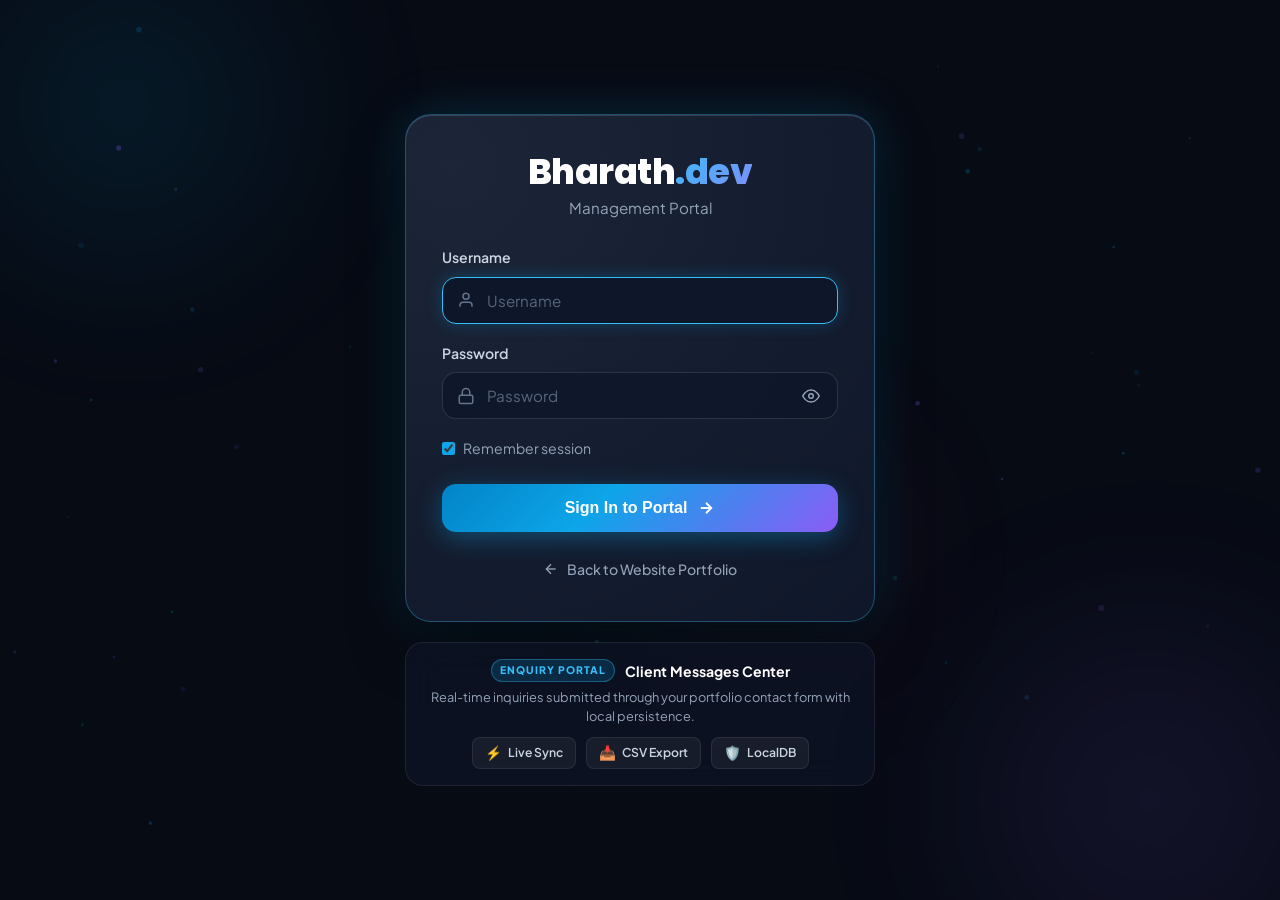
==== admin.html @ dab4461c "Add full-page admin portal, client enquiry sync, and photo trigger" ====
<!DOCTYPE html>
<html lang="en">

<head>
    <meta charset="UTF-8">
    <meta name="viewport" content="width=device-width, initial-scale=1.0">
    <title>Bharath.dev | Client Enquiry Portal</title>
    <!-- Fonts -->
    <link rel="preconnect" href="https://fonts.googleapis.com">
    <link rel="preconnect" href="https://fonts.gstatic.com" crossorigin>
    <link href="https://fonts.googleapis.com/css2?family=Plus+Jakarta+Sans:wght@300;400;500;600;700;800&family=Poppins:wght@500;600;700;800&display=swap" rel="stylesheet">
    <link rel="stylesheet" href="admin.css">
</head>

<body>
    <!-- Animated Canvas Background -->
    <canvas id="adminBgCanvas" aria-hidden="true"></canvas>

    <!-- Ambient Glowing Orbs -->
    <div class="ambient-glow orb-top-left" aria-hidden="true"></div>
    <div class="ambient-glow orb-bottom-right" aria-hidden="true"></div>
    <div class="ambient-glow orb-center" aria-hidden="true"></div>

    <!-- ================================================================= -->
    <!-- VIEW 1: FULL-PAGE CENTERED LOGIN                                 -->
    <!-- ================================================================= -->
    <div class="admin-login-layout" id="adminLoginLayout">
        <div class="login-center-wrapper">
            <!-- Main Login Card (Centered on Page) -->
            <div class="login-center-card">
                <div class="login-brand text-center">
                    <h1 class="brand-text">Bharath<span>.dev</span></h1>
                    <p class="brand-sub">Management Portal</p>
                    
                </div>

                <!-- Form with Username and Password -->
                <form id="adminLoginForm" class="login-vertical-form">
                    <div class="form-field">
                        <label for="adminUsername" class="field-label">Username</label>
                        <div class="field-input-wrap">
                            <svg class="field-icon" width="18" height="18" viewBox="0 0 24 24" fill="none" stroke="currentColor" stroke-width="2">
                                <path d="M20 21v-2a4 4 0 0 0-4-4H8a4 4 0 0 0-4 4v2"></path>
                                <circle cx="12" cy="7" r="4"></circle>
                            </svg>
                            <input type="text" id="adminUsername" class="field-input" placeholder="Username" required autocomplete="username">
                        </div>
                    </div>

                    <div class="form-field">
                        <label for="adminPassword" class="field-label">Password</label>
                        <div class="field-input-wrap">
                            <svg class="field-icon" width="18" height="18" viewBox="0 0 24 24" fill="none" stroke="currentColor" stroke-width="2">
                                <rect x="3" y="11" width="18" height="11" rx="2" ry="2"></rect>
                                <path d="M7 11V7a5 5 0 0 1 10 0v4"></path>
                            </svg>
                            <input type="password" id="adminPassword" class="field-input" placeholder="Password" required autocomplete="current-password">
                            <button type="button" class="toggle-pass-btn" id="toggleLoginPass" aria-label="Toggle password visibility">
                                <svg id="eyeShow" width="18" height="18" viewBox="0 0 24 24" fill="none" stroke="currentColor" stroke-width="2">
                                    <path d="M1 12s4-8 11-8 11 8 11 8-4 8-11 8-11-8-11-8z"></path>
                                    <circle cx="12" cy="12" r="3"></circle>
                                </svg>
                                <svg id="eyeHide" width="18" height="18" viewBox="0 0 24 24" fill="none" stroke="currentColor" stroke-width="2" style="display: none;">
                                    <path d="M17.94 17.94A10.07 10.07 0 0 1 12 20c-7 0-11-8-11-8a18.45 18.45 0 0 1 5.06-5.94M9.9 4.24A9.12 9.12 0 0 1 12 4c7 0 11 8 11 8a18.5 18.5 0 0 1-2.16 3.19m-6.72-1.07a3 3 0 1 1-4.24-4.24"></path>
                                    <line x1="1" y1="1" x2="23" y2="23"></line>
                                </svg>
                            </button>
                        </div>
                    </div>

                    <div class="form-options">
                        <label class="remember-label">
                            <input type="checkbox" id="adminRemember" checked>
                            <span>Remember session</span>
                        </label>
                    </div>

                    <div id="loginErrorAlert" class="login-alert-error" style="display: none;"></div>

                    <button type="submit" class="btn-vertical-login" id="adminSubmitBtn">
                        <span>Sign In to Portal</span>
                        <svg width="18" height="18" viewBox="0 0 24 24" fill="none" stroke="currentColor" stroke-width="2.5">
                            <line x1="5" y1="12" x2="19" y2="12"></line>
                            <polyline points="12 5 19 12 12 19"></polyline>
                        </svg>
                    </button>
                </form>

                <div class="login-bottom-link text-center">
                    <a href="index.html" class="link-portfolio">
                        <svg width="16" height="16" viewBox="0 0 24 24" fill="none" stroke="currentColor" stroke-width="2">
                            <line x1="19" y1="12" x2="5" y2="12"></line>
                            <polyline points="12 19 5 12 12 5"></polyline>
                        </svg>
                        <span>Back to Website Portfolio</span>
                    </a>
                </div>
            </div>

            <!-- Compact Showcase Card (2nd Pic content made compact below login) -->
            <div class="login-compact-showcase">
                <div class="compact-showcase-header">
                    <span class="showcase-mini-badge">ENQUIRY PORTAL</span>
                    <span class="compact-showcase-title">Client Messages Center</span>
                </div>
                <p class="compact-showcase-desc">
                    Real-time inquiries submitted through your portfolio contact form with local persistence.
                </p>
                <div class="compact-features-row">
                    <div class="compact-feature-chip">
                        <span class="chip-icon">⚡</span>
                        <span>Live Sync</span>
                    </div>
                    <div class="compact-feature-chip">
                        <span class="chip-icon">📥</span>
                        <span>CSV Export</span>
                    </div>
                    <div class="compact-feature-chip">
                        <span class="chip-icon">🛡️</span>
                        <span>LocalDB</span>
                    </div>
                </div>
            </div>
        </div>
    </div>

    <!-- ================================================================= -->
    <!-- VIEW 2: FULL-PAGE DASHBOARD (Left Vertical Sidebar + Full Page)  -->
    <!-- ================================================================= -->
    <div class="admin-dashboard-layout" id="adminDashboardLayout" style="display: none;">
        <!-- Left Sidebar: All Buttons Vertical on Left Side -->
        <aside class="admin-sidebar">
            <div class="sidebar-top">
                <div class="sidebar-brand-box">
                    <h1 class="sidebar-brand-text">Bharath<span>.dev</span></h1>
                    <p class="sidebar-sub">Inquiries Dashboard</p>
                    
                </div>

                <!-- Vertical Navigation & Action Buttons on Left Side -->
                <nav class="sidebar-vertical-nav">
                    <button type="button" class="sidebar-nav-btn active" id="navAllInquiries">
                        <svg width="18" height="18" viewBox="0 0 24 24" fill="none" stroke="currentColor" stroke-width="2">
                            <path d="M4 4h16c1.1 0 2 .9 2 2v12c0 1.1-.9 2-2 2H4c-1.1 0-2-.9-2-2V6c0-1.1.9-2 2-2z"></path>
                            <polyline points="22,6 12,13 2,6"></polyline>
                        </svg>
                        <span class="btn-text">Client Enquiries</span>
                        <span class="sidebar-badge" id="sidebarBadgeCount">0</span>
                    </button>

                    <button type="button" class="sidebar-nav-btn" id="sidebarAddSampleBtn">
                        <svg width="18" height="18" viewBox="0 0 24 24" fill="none" stroke="currentColor" stroke-width="2">
                            <line x1="12" y1="5" x2="12" y2="19"></line>
                            <line x1="5" y1="12" x2="19" y2="12"></line>
                        </svg>
                        <span class="btn-text">+ Sample Test</span>
                    </button>

                    <button type="button" class="sidebar-nav-btn" id="sidebarExportCsvBtn">
                        <svg width="18" height="18" viewBox="0 0 24 24" fill="none" stroke="currentColor" stroke-width="2">
                            <path d="M21 15v4a2 2 0 0 1-2 2H5a2 2 0 0 1-2-2v-4"></path>
                            <polyline points="7 10 12 15 17 10"></polyline>
                            <line x1="12" y1="15" x2="12" y2="3"></line>
                        </svg>
                        <span class="btn-text">Export CSV</span>
                    </button>

                    <button type="button" class="sidebar-nav-btn btn-danger" id="sidebarClearAllBtn">
                        <svg width="18" height="18" viewBox="0 0 24 24" fill="none" stroke="currentColor" stroke-width="2">
                            <polyline points="3 6 5 6 21 6"></polyline>
                            <path d="M19 6v14a2 2 0 0 1-2 2H7a2 2 0 0 1-2-2V6m3 0V4a2 2 0 0 1 2-2h4a2 2 0 0 1 2 2v2"></path>
                        </svg>
                        <span class="btn-text">Clear All</span>
                    </button>
                </nav>
            </div>

            <!-- Bottom Left Actions -->
            <div class="sidebar-bottom">
                <a href="index.html" class="sidebar-nav-btn btn-portfolio-link">
                    <svg width="18" height="18" viewBox="0 0 24 24" fill="none" stroke="currentColor" stroke-width="2">
                        <path d="M3 9l9-7 9 7v11a2 2 0 0 1-2 2H5a2 2 0 0 1-2-2z"></path>
                        <polyline points="9 22 9 12 15 12 15 22"></polyline>
                    </svg>
                    <span class="btn-text">Back to Portfolio</span>
                </a>

                <button type="button" class="sidebar-nav-btn btn-logout" id="sidebarLogoutBtn">
                    <svg width="18" height="18" viewBox="0 0 24 24" fill="none" stroke="currentColor" stroke-width="2">
                        <path d="M9 21H5a2 2 0 0 1-2-2V5a2 2 0 0 1 2-2h4"></path>
                        <polyline points="16 17 21 12 16 7"></polyline>
                        <line x1="21" y1="12" x2="9" y2="12"></line>
                    </svg>
                    <span class="btn-text">Logout</span>
                </button>
            </div>
        </aside>

        <!-- Main Full-Page Content Area -->
        <main class="admin-main-content">
            <!-- Top Dashboard Bar -->
            <header class="dash-top-header">
                <div>
                    <h2 class="dash-main-title">Client Enquiry Portal</h2>
                    <p class="dash-main-sub">Live Front-End Database</p>
                </div>

                <div class="dash-quick-refresh">
                    <button type="button" class="btn-refresh" id="dashRefreshBtn" title="Refresh Inquiries">
                        <svg width="16" height="16" viewBox="0 0 24 24" fill="none" stroke="currentColor" stroke-width="2">
                            <polyline points="23 4 23 10 17 10"></polyline>
                            <polyline points="1 20 1 14 7 14"></polyline>
                            <path d="M3.51 9a9 9 0 0 1 14.85-3.36L23 10M1 14l4.64 4.36A9 9 0 0 0 20.49 15"></path>
                        </svg>
                        <span>Refresh</span>
                    </button>
                </div>
            </header>

            <!-- Metrics Cards Row -->
            <section class="dash-metrics-grid">
                <div class="dash-metric-card">
                    <div class="metric-value" id="dashTotalCount">0</div>
                    <div class="metric-label">Total Inquiries</div>
                </div>

                <div class="dash-metric-card">
                    <div class="metric-value" id="dashLatestTime">-</div>
                    <div class="metric-label">Last Submission</div>
                </div>

                <div class="dash-metric-card">
                    <div class="metric-value text-accent">100% Live</div>
                    <div class="metric-label">Front-End LocalDB</div>
                </div>
            </section>

            <!-- Search & Filter Bar -->
            <section class="dash-search-section">
                <div class="search-input-wrapper">
                    <svg width="18" height="18" viewBox="0 0 24 24" fill="none" stroke="currentColor" stroke-width="2">
                        <circle cx="11" cy="11" r="8"></circle>
                        <line x1="21" y1="21" x2="16.65" y2="16.65"></line>
                    </svg>
                    <input type="text" id="dashSearchInput" placeholder="Search by name, email, subject, or message content...">
                </div>
            </section>

            <!-- Inquiries List Container -->
            <section class="dash-inquiries-stream" id="dashInquiriesContainer">
                <!-- Dynamically populated from LocalStorage -->
            </section>
        </main>
    </div>

    <!-- Scripts -->
    <script src="admin.js"></script>
</body>

</html>
---- admin.css ----
/* ==========================================================================
   Admin Full-Page Design System
   ========================================================================== */

:root {
    --bg-dark: #070b14;
    --bg-card: rgba(15, 23, 42, 0.75);
    --bg-surface: rgba(15, 23, 42, 0.92);
    --border-subtle: rgba(255, 255, 255, 0.08);
    --border-accent: rgba(56, 189, 248, 0.35);

    --primary: #0ea5e9;
    --primary-light: #38bdf8;
    --primary-glow: rgba(14, 165, 233, 0.35);

    --accent-purple: #8b5cf6;
    --accent-pink: #ec4899;
    --accent-emerald: #10b981;

    --text-white: #ffffff;
    --text-slate: #cbd5e1;
    --text-muted: #94a3b8;

    --font-heading: 'Poppins', sans-serif;
    --font-body: 'Plus Jakarta Sans', sans-serif;

    --radius-sm: 8px;
    --radius-md: 14px;
    --radius-lg: 20px;
    --radius-full: 9999px;

    --transition: all 0.25s cubic-bezier(0.16, 1, 0.3, 1);
}

*, *::before, *::after {
    box-sizing: border-box;
    margin: 0;
    padding: 0;
}

html, body {
    width: 100%;
    height: 100%;
    overflow: hidden;
    font-family: var(--font-body);
    background-color: var(--bg-dark);
    color: var(--text-white);
    line-height: 1.6;
}

/* --- Animated Canvas Background --- */
#adminBgCanvas {
    position: fixed;
    inset: 0;
    width: 100%;
    height: 100%;
    z-index: 0;
    pointer-events: none;
    opacity: 0.5;
}

/* --- Ambient Glowing Orbs --- */
.ambient-glow {
    position: fixed;
    border-radius: 50%;
    filter: blur(90px);
    pointer-events: none;
    z-index: 0;
    opacity: 0.45;
}

.orb-top-left {
    width: 450px;
    height: 450px;
    top: -120px;
    left: -100px;
    background: radial-gradient(circle, rgba(14, 165, 233, 0.35), transparent 70%);
}

.orb-bottom-right {
    width: 500px;
    height: 500px;
    bottom: -150px;
    right: -120px;
    background: radial-gradient(circle, rgba(139, 92, 246, 0.35), transparent 70%);
}

.orb-center {
    width: 380px;
    height: 380px;
    top: 40%;
    left: 45%;
    background: radial-gradient(circle, rgba(236, 72, 153, 0.2), transparent 70%);
}


/* ==========================================================================
   VIEW 1: FULL-PAGE CENTERED LOGIN
   ========================================================================== */
.admin-login-layout {
    position: relative;
    z-index: 1;
    width: 100vw;
    min-height: 100vh;
    display: flex;
    flex-direction: column;
    align-items: center;
    justify-content: center;
    padding: 40px 20px;
    overflow-y: auto;
}

.login-center-wrapper {
    width: 100%;
    max-width: 470px;
    display: flex;
    flex-direction: column;
    align-items: center;
    gap: 20px;
    margin: auto 0;
}

/* Main Login Card Centered */
.login-center-card {
    width: 100%;
    background: radial-gradient(circle at 10% 10%, rgba(30, 41, 59, 0.92) 0%, rgba(15, 23, 42, 0.98) 100%);
    border: 1.5px solid rgba(56, 189, 248, 0.32);
    box-shadow: 
        0 25px 60px -10px rgba(0, 0, 0, 0.75),
        0 0 50px rgba(14, 165, 233, 0.22),
        inset 0 1px 1px rgba(255, 255, 255, 0.15);
    border-radius: 26px;
    padding: 38px 36px;
    backdrop-filter: blur(25px);
    -webkit-backdrop-filter: blur(25px);
}

.text-center {
    text-align: center;
}

.login-brand {
    margin-bottom: 26px;
}

.brand-text {
    font-family: var(--font-heading);
    font-size: 2.2rem;
    font-weight: 800;
    color: #ffffff;
    letter-spacing: -0.5px;
    line-height: 1.1;
}

.brand-text span {
    background: linear-gradient(135deg, #38bdf8, #818cf8);
    -webkit-background-clip: text;
    -webkit-text-fill-color: transparent;
}

.brand-sub {
    font-size: 0.95rem;
    color: var(--text-muted);
    margin-top: 4px;
}

.brand-admin-info {
    font-size: 0.85rem;
    color: var(--text-slate);
    margin-top: 8px;
    font-weight: 500;
    opacity: 0.9;
}

/* Vertical Form */
.login-vertical-form {
    display: flex;
    flex-direction: column;
    gap: 18px;
}

.form-field {
    display: flex;
    flex-direction: column;
    gap: 8px;
}

.field-label {
    font-size: 0.88rem;
    font-weight: 600;
    color: var(--text-slate);
}

.field-input-wrap {
    position: relative;
    display: flex;
    align-items: center;
}

.field-icon {
    position: absolute;
    left: 15px;
    color: #64748b;
    pointer-events: none;
}

.field-input {
    width: 100%;
    padding: 13px 44px 13px 44px;
    background: rgba(15, 23, 42, 0.85);
    border: 1px solid rgba(255, 255, 255, 0.12);
    border-radius: var(--radius-md);
    color: #ffffff;
    font-size: 0.95rem;
    font-family: inherit;
    transition: var(--transition);
}

.field-input::placeholder {
    color: #64748b;
    opacity: 0.85;
}

.field-input:focus {
    outline: none;
    border-color: #38bdf8;
    background: rgba(15, 23, 42, 0.98);
    box-shadow: 0 0 16px rgba(14, 165, 233, 0.25);
}

.toggle-pass-btn {
    position: absolute;
    right: 12px;
    background: none;
    border: none;
    color: #94a3b8;
    cursor: pointer;
    padding: 6px;
    display: flex;
    align-items: center;
    border-radius: 6px;
    transition: var(--transition);
}

.toggle-pass-btn:hover {
    color: #38bdf8;
}

.form-options {
    display: flex;
    align-items: center;
    font-size: 0.88rem;
}

.remember-label {
    display: flex;
    align-items: center;
    gap: 8px;
    color: var(--text-muted);
    cursor: pointer;
}

.remember-label input {
    accent-color: #0ea5e9;
    cursor: pointer;
}

.login-alert-error {
    padding: 11px 14px;
    border-radius: var(--radius-sm);
    font-size: 0.85rem;
    background: rgba(239, 68, 68, 0.16);
    border: 1px solid rgba(239, 68, 68, 0.4);
    color: #fca5a5;
    text-align: center;
    animation: shakeError 0.35s ease;
}

@keyframes shakeError {
    0%, 100% { transform: translateX(0); }
    25% { transform: translateX(-6px); }
    75% { transform: translateX(6px); }
}

.btn-vertical-login {
    width: 100%;
    padding: 15px;
    border-radius: var(--radius-md);
    border: none;
    background: linear-gradient(135deg, #0284c7 0%, #0ea5e9 40%, #8b5cf6 100%);
    color: #ffffff;
    font-size: 1rem;
    font-weight: 700;
    display: flex;
    align-items: center;
    justify-content: center;
    gap: 10px;
    cursor: pointer;
    box-shadow: 0 6px 24px rgba(14, 165, 233, 0.35);
    transition: var(--transition);
    margin-top: 6px;
}

.btn-vertical-login:hover {
    transform: translateY(-2px);
    box-shadow: 0 10px 30px rgba(14, 165, 233, 0.5), 0 0 20px rgba(139, 92, 246, 0.35);
    filter: brightness(1.08);
}

.login-bottom-link {
    margin-top: 26px;
    text-align: center;
}

.link-portfolio {
    display: inline-flex;
    align-items: center;
    gap: 8px;
    color: var(--text-muted);
    text-decoration: none;
    font-size: 0.88rem;
    font-weight: 500;
    transition: var(--transition);
}

.link-portfolio:hover {
    color: #38bdf8;
    transform: translateX(-3px);
}

/* Compact Showcase Card Below Login (2nd Pic content made compact) */
.login-compact-showcase {
    width: 100%;
    background: rgba(15, 23, 42, 0.6);
    border: 1px solid rgba(255, 255, 255, 0.08);
    border-radius: 18px;
    padding: 16px 20px;
    backdrop-filter: blur(16px);
    text-align: center;
}

.compact-showcase-header {
    display: flex;
    align-items: center;
    justify-content: center;
    gap: 10px;
    margin-bottom: 6px;
}

.showcase-mini-badge {
    font-size: 0.65rem;
    font-weight: 800;
    letter-spacing: 1px;
    color: #38bdf8;
    background: rgba(14, 165, 233, 0.18);
    border: 1px solid rgba(56, 189, 248, 0.35);
    padding: 2px 8px;
    border-radius: var(--radius-full);
}

.compact-showcase-title {
    font-size: 0.88rem;
    font-weight: 700;
    color: #ffffff;
}

.compact-showcase-desc {
    font-size: 0.8rem;
    color: var(--text-muted);
    line-height: 1.45;
    margin-bottom: 12px;
}

.compact-features-row {
    display: flex;
    align-items: center;
    justify-content: center;
    gap: 10px;
    flex-wrap: wrap;
}

.compact-feature-chip {
    display: inline-flex;
    align-items: center;
    gap: 6px;
    font-size: 0.76rem;
    font-weight: 600;
    color: var(--text-slate);
    background: rgba(255, 255, 255, 0.05);
    border: 1px solid rgba(255, 255, 255, 0.08);
    padding: 4px 12px;
    border-radius: 8px;
}

.chip-icon {
    font-size: 0.85rem;
}

/* ==========================================================================
   VIEW 2: FULL-PAGE DASHBOARD (Left Vertical Sidebar + Full Page)
   ========================================================================== */
.admin-dashboard-layout {
    position: relative;
    z-index: 1;
    width: 100vw;
    height: 100vh;
    display: flex;
    overflow: hidden;
}

/* Left Sidebar (All Buttons Vertical on Left Side) */
.admin-sidebar {
    width: 300px;
    min-width: 300px;
    height: 100vh;
    background: rgba(11, 16, 29, 0.96);
    border-right: 1px solid var(--border-subtle);
    backdrop-filter: blur(25px);
    -webkit-backdrop-filter: blur(25px);
    display: flex;
    flex-direction: column;
    justify-content: space-between;
    padding: 34px 22px;
    z-index: 2;
    box-shadow: 10px 0 35px rgba(0, 0, 0, 0.45);
}

.sidebar-brand-box {
    padding-bottom: 24px;
    margin-bottom: 24px;
    border-bottom: 1px solid rgba(255, 255, 255, 0.08);
}

.sidebar-brand-text {
    font-family: var(--font-heading);
    font-size: 1.85rem;
    font-weight: 800;
    color: #ffffff;
    letter-spacing: -0.5px;
    line-height: 1.1;
}

.sidebar-brand-text span {
    background: linear-gradient(135deg, #38bdf8, #818cf8);
    -webkit-background-clip: text;
    -webkit-text-fill-color: transparent;
}

.sidebar-sub {
    font-size: 0.85rem;
    color: var(--text-muted);
    margin-top: 3px;
}

.sidebar-admin-text {
    font-size: 0.82rem;
    color: var(--text-slate);
    margin-top: 8px;
    font-weight: 500;
    opacity: 0.9;
}

/* Vertical Action Buttons on Left Side */
.sidebar-vertical-nav {
    display: flex;
    flex-direction: column;
    gap: 10px;
}

.sidebar-nav-btn {
    width: 100%;
    padding: 13px 18px;
    border-radius: var(--radius-md);
    background: rgba(255, 255, 255, 0.03);
    border: 1px solid rgba(255, 255, 255, 0.06);
    color: var(--text-slate);
    font-size: 0.92rem;
    font-weight: 600;
    display: flex;
    align-items: center;
    gap: 12px;
    cursor: pointer;
    transition: var(--transition);
    text-align: left;
    text-decoration: none;
}

.sidebar-nav-btn:hover {
    background: rgba(14, 165, 233, 0.12);
    border-color: rgba(56, 189, 248, 0.4);
    color: #38bdf8;
    transform: translateX(4px);
}

.sidebar-nav-btn.active {
    background: linear-gradient(135deg, rgba(14, 165, 233, 0.22), rgba(139, 92, 246, 0.26));
    border-color: #38bdf8;
    color: #ffffff;
    box-shadow: 0 4px 18px rgba(14, 165, 233, 0.25);
}

.sidebar-nav-btn .btn-text {
    flex: 1;
}

.sidebar-badge {
    background: #0ea5e9;
    color: #ffffff;
    font-size: 0.72rem;
    font-weight: 800;
    padding: 2px 8px;
    border-radius: 999px;
}

.sidebar-nav-btn.btn-danger:hover {
    background: rgba(239, 68, 68, 0.15);
    border-color: #ef4444;
    color: #ef4444;
}

/* Bottom Sidebar */
.sidebar-bottom {
    display: flex;
    flex-direction: column;
    gap: 10px;
    padding-top: 20px;
    border-top: 1px solid rgba(255, 255, 255, 0.08);
}

.btn-portfolio-link {
    background: rgba(255, 255, 255, 0.02);
}

.btn-logout {
    background: rgba(239, 68, 68, 0.1);
    border-color: rgba(239, 68, 68, 0.25);
    color: #fca5a5;
}

.btn-logout:hover {
    background: #ef4444 !important;
    border-color: #ef4444 !important;
    color: #ffffff !important;
    box-shadow: 0 4px 16px rgba(239, 68, 68, 0.4);
}

/* Main Content Area (Right Full-Page) */
.admin-main-content {
    flex: 1;
    height: 100vh;
    overflow-y: auto;
    padding: 40px 48px;
    background: transparent;
    display: flex;
    flex-direction: column;
}

.admin-main-content::-webkit-scrollbar {
    width: 8px;
}
.admin-main-content::-webkit-scrollbar-track {
    background: rgba(15, 23, 42, 0.3);
}
.admin-main-content::-webkit-scrollbar-thumb {
    background: rgba(56, 189, 248, 0.25);
    border-radius: 8px;
}
.admin-main-content::-webkit-scrollbar-thumb:hover {
    background: rgba(56, 189, 248, 0.5);
}

/* Top Bar */
.dash-top-header {
    display: flex;
    align-items: center;
    justify-content: space-between;
    flex-wrap: wrap;
    gap: 16px;
    margin-bottom: 28px;
}

.dash-main-title {
    font-family: var(--font-heading);
    font-size: 1.9rem;
    font-weight: 800;
    color: #ffffff;
    letter-spacing: -0.5px;
}

.dash-main-sub {
    font-size: 0.92rem;
    color: var(--text-slate);
    margin-top: 4px;
}

.btn-refresh {
    display: inline-flex;
    align-items: center;
    gap: 8px;
    padding: 10px 18px;
    border-radius: var(--radius-md);
    background: rgba(255, 255, 255, 0.05);
    border: 1px solid rgba(255, 255, 255, 0.12);
    color: var(--text-slate);
    font-size: 0.88rem;
    font-weight: 600;
    cursor: pointer;
    transition: var(--transition);
}

.btn-refresh:hover {
    background: rgba(14, 165, 233, 0.15);
    border-color: #38bdf8;
    color: #38bdf8;
}

/* Metrics Row */
.dash-metrics-grid {
    display: grid;
    grid-template-columns: repeat(3, 1fr);
    gap: 20px;
    margin-bottom: 28px;
}

.dash-metric-card {
    background: var(--bg-card);
    border: 1px solid var(--border-subtle);
    border-radius: var(--radius-lg);
    padding: 24px;
    text-align: center;
    backdrop-filter: blur(16px);
    transition: var(--transition);
}

.dash-metric-card:hover {
    border-color: rgba(56, 189, 248, 0.3);
    transform: translateY(-2px);
    box-shadow: 0 10px 30px rgba(0, 0, 0, 0.3);
}

.metric-value {
    font-size: 2.1rem;
    font-weight: 800;
    color: #ffffff;
    line-height: 1.1;
    margin-bottom: 6px;
}

.metric-value.text-accent {
    color: #34d399;
}

.metric-label {
    font-size: 0.82rem;
    color: var(--text-muted);
    text-transform: uppercase;
    letter-spacing: 0.8px;
    font-weight: 600;
}

/* Search Bar */
.dash-search-section {
    margin-bottom: 26px;
}

.search-input-wrapper {
    position: relative;
    display: flex;
    align-items: center;
}

.search-input-wrapper svg {
    position: absolute;
    left: 20px;
    color: #64748b;
    pointer-events: none;
}

.search-input-wrapper input {
    width: 100%;
    padding: 14px 20px 14px 54px;
    background: rgba(15, 23, 42, 0.7);
    border: 1px solid rgba(255, 255, 255, 0.1);
    border-radius: var(--radius-md);
    color: #ffffff;
    font-size: 0.95rem;
    font-family: inherit;
    transition: var(--transition);
}

.search-input-wrapper input:focus {
    outline: none;
    border-color: #38bdf8;
    background: rgba(15, 23, 42, 0.92);
    box-shadow: 0 0 20px rgba(14, 165, 233, 0.22);
}

/* Inquiries Stream */
.dash-inquiries-stream {
    display: flex;
    flex-direction: column;
    gap: 18px;
    flex: 1;
}

.inquiry-card {
    background: rgba(15, 23, 42, 0.75);
    border: 1px solid rgba(255, 255, 255, 0.08);
    border-radius: var(--radius-lg);
    padding: 24px;
    transition: var(--transition);
    position: relative;
    overflow: hidden;
    backdrop-filter: blur(16px);
}

.inquiry-card::before {
    content: '';
    position: absolute;
    top: 0;
    left: 0;
    width: 5px;
    height: 100%;
    background: linear-gradient(180deg, #0ea5e9, #8b5cf6);
}

.inquiry-card:hover {
    border-color: rgba(56, 189, 248, 0.4);
    background: rgba(22, 33, 58, 0.85);
    box-shadow: 0 12px 30px rgba(0, 0, 0, 0.4);
}

.inquiry-header {
    display: flex;
    align-items: flex-start;
    justify-content: space-between;
    gap: 16px;
    margin-bottom: 14px;
    flex-wrap: wrap;
}

.inquiry-author-info {
    display: flex;
    flex-direction: column;
    gap: 2px;
}

.inquiry-name {
    font-weight: 700;
    font-size: 1.15rem;
    color: #ffffff;
}

.inquiry-email {
    font-size: 0.9rem;
    color: #38bdf8;
    text-decoration: none;
    transition: var(--transition);
}

.inquiry-email:hover {
    text-decoration: underline;
    color: #7dd3fc;
}

.inquiry-date {
    font-size: 0.82rem;
    color: var(--text-muted);
    background: rgba(255, 255, 255, 0.06);
    padding: 4px 12px;
    border-radius: var(--radius-full);
}

.inquiry-subject {
    display: inline-block;
    font-size: 0.84rem;
    font-weight: 600;
    color: #a78bfa;
    background: rgba(139, 92, 246, 0.15);
    border: 1px solid rgba(139, 92, 246, 0.3);
    padding: 3px 12px;
    border-radius: var(--radius-sm);
    margin-bottom: 14px;
}

.inquiry-message {
    background: rgba(8, 14, 28, 0.65);
    border: 1px solid rgba(255, 255, 255, 0.05);
    border-radius: var(--radius-md);
    padding: 16px 20px;
    font-size: 0.96rem;
    line-height: 1.65;
    color: var(--text-slate);
    margin-bottom: 16px;
    white-space: pre-wrap;
    word-break: break-word;
}

.inquiry-actions {
    display: flex;
    align-items: center;
    justify-content: flex-end;
    gap: 12px;
}

.inquiry-btn {
    padding: 8px 14px;
    border-radius: var(--radius-sm);
    font-size: 0.82rem;
    font-weight: 600;
    background: rgba(255, 255, 255, 0.05);
    border: 1px solid rgba(255, 255, 255, 0.1);
    color: var(--text-muted);
    cursor: pointer;
    transition: var(--transition);
    display: inline-flex;
    align-items: center;
    gap: 6px;
    text-decoration: none;
}

.inquiry-btn:hover {
    background: rgba(14, 165, 233, 0.15);
    border-color: #38bdf8;
    color: #38bdf8;
}

.inquiry-btn.btn-del:hover {
    background: rgba(239, 68, 68, 0.15);
    border-color: #ef4444;
    color: #ef4444;
}

/* Empty State */
.empty-state-card {
    text-align: center;
    padding: 60px 24px;
    background: rgba(15, 23, 42, 0.4);
    border: 1px dashed rgba(255, 255, 255, 0.12);
    border-radius: var(--radius-lg);
    margin: auto 0;
}

.empty-icon {
    width: 64px;
    height: 64px;
    margin: 0 auto 18px;
    border-radius: 50%;
    background: rgba(14, 165, 233, 0.12);
    border: 1px solid rgba(14, 165, 233, 0.25);
    display: flex;
    align-items: center;
    justify-content: center;
    color: #38bdf8;
}

.empty-title {
    font-size: 1.35rem;
    font-weight: 700;
    color: #ffffff;
    margin-bottom: 8px;
}

.empty-desc {
    font-size: 0.94rem;
    color: var(--text-muted);
    max-width: 440px;
    margin: 0 auto 24px;
}

.btn-empty-sample {
    background: linear-gradient(135deg, #0ea5e9, #8b5cf6);
    color: #ffffff;
    border: none;
    border-radius: var(--radius-md);
    padding: 12px 24px;
    font-size: 0.92rem;
    font-weight: 700;
    cursor: pointer;
    box-shadow: 0 4px 18px rgba(14, 165, 233, 0.35);
    transition: var(--transition);
}

.btn-empty-sample:hover {
    transform: translateY(-2px);
    box-shadow: 0 8px 25px rgba(14, 165, 233, 0.5);
}

/* Responsive */
@media (max-width: 900px) {
    .admin-login-layout {
        flex-direction: column;
        overflow-y: auto;
    }
    .login-left-panel {
        width: 100%;
        height: auto;
        padding: 40px 24px;
    }
    .login-right-showcase {
        display: none;
    }

    .admin-dashboard-layout {
        flex-direction: column;
        overflow-y: auto;
    }
    .admin-sidebar {
        width: 100%;
        min-width: 100%;
        height: auto;
        padding: 24px 20px;
    }
    .dash-metrics-grid {
        grid-template-columns: 1fr;
    }
    .admin-main-content {
        padding: 24px 20px;
        height: auto;
    }
}
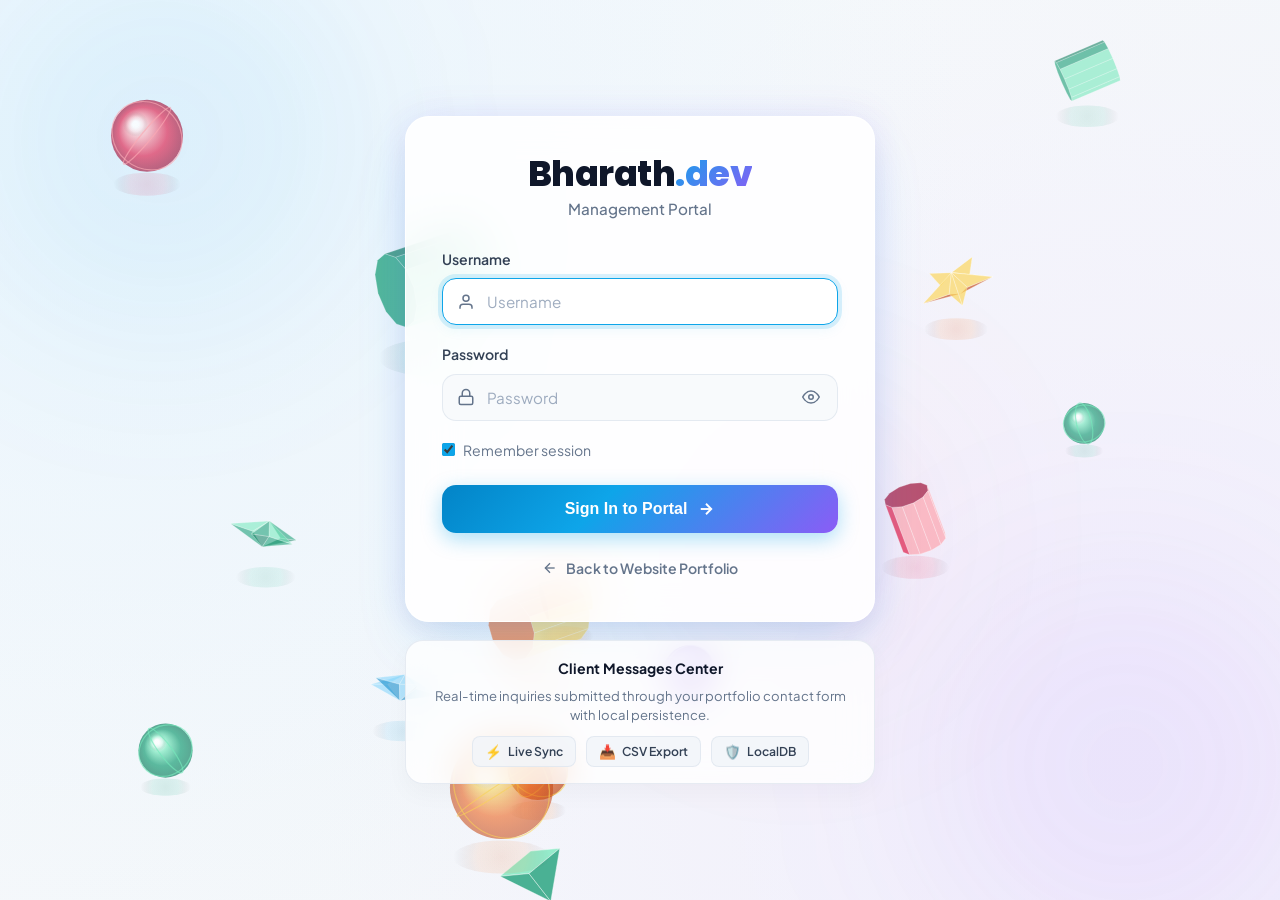
==== commit b2db5423: "Remove ENQUIRY PORTAL badge from login page" ====
--- a/admin.html
+++ b/admin.html
@@ -100,7 +100,6 @@
             <!-- Compact Showcase Card (2nd Pic content made compact below login) -->
             <div class="login-compact-showcase">
                 <div class="compact-showcase-header">
-                    <span class="showcase-mini-badge">ENQUIRY PORTAL</span>
                     <span class="compact-showcase-title">Client Messages Center</span>
                 </div>
                 <p class="compact-showcase-desc">
--- a/admin.css
+++ b/admin.css
@@ -1,32 +1,35 @@
 /* ==========================================================================
-   Admin Full-Page Design System
+   Admin Portal - Modern Light Theme Design System
    ========================================================================== */
 
 :root {
-    --bg-dark: #070b14;
-    --bg-card: rgba(15, 23, 42, 0.75);
-    --bg-surface: rgba(15, 23, 42, 0.92);
-    --border-subtle: rgba(255, 255, 255, 0.08);
-    --border-accent: rgba(56, 189, 248, 0.35);
+    --bg-main: #f8fafc;
+    --bg-card: rgba(255, 255, 255, 0.88);
+    --bg-card-hover: rgba(255, 255, 255, 0.96);
+    --bg-surface: #ffffff;
+    --border-subtle: rgba(226, 232, 240, 0.85);
+    --border-accent: rgba(14, 165, 233, 0.35);
 
     --primary: #0ea5e9;
     --primary-light: #38bdf8;
-    --primary-glow: rgba(14, 165, 233, 0.35);
+    --primary-dark: #0284c7;
+    --primary-glow: rgba(14, 165, 233, 0.25);
 
     --accent-purple: #8b5cf6;
     --accent-pink: #ec4899;
     --accent-emerald: #10b981;
 
-    --text-white: #ffffff;
-    --text-slate: #cbd5e1;
-    --text-muted: #94a3b8;
+    --text-main: #0f172a;
+    --text-slate: #334155;
+    --text-muted: #64748b;
+    --text-light: #94a3b8;
 
     --font-heading: 'Poppins', sans-serif;
     --font-body: 'Plus Jakarta Sans', sans-serif;
 
     --radius-sm: 8px;
     --radius-md: 14px;
-    --radius-lg: 20px;
+    --radius-lg: 24px;
     --radius-full: 9999px;
 
     --transition: all 0.25s cubic-bezier(0.16, 1, 0.3, 1);
@@ -43,63 +46,74 @@
     height: 100%;
     overflow: hidden;
     font-family: var(--font-body);
-    background-color: var(--bg-dark);
-    color: var(--text-white);
+    background-color: var(--bg-main);
+    background-image: 
+        radial-gradient(circle at 10% 15%, rgba(224, 242, 254, 0.6) 0%, transparent 60%),
+        radial-gradient(circle at 90% 85%, rgba(243, 232, 255, 0.6) 0%, transparent 60%),
+        linear-gradient(135deg, #f8fafc 0%, #f1f5f9 100%);
+    color: var(--text-main);
     line-height: 1.6;
 }
 
-/* --- Animated Canvas Background --- */
+/* --- Animated Canvas Background (Light Theme 3D Shapes) --- */
 #adminBgCanvas {
     position: fixed;
     inset: 0;
     width: 100%;
     height: 100%;
-    z-index: 0;
+    z-index: 1;
     pointer-events: none;
-    opacity: 0.5;
-}
-
-/* --- Ambient Glowing Orbs --- */
+    opacity: 0.95;
+}
+
+/* --- Ambient Luminous Glowing Orbs --- */
 .ambient-glow {
     position: fixed;
     border-radius: 50%;
-    filter: blur(90px);
+    filter: blur(100px);
     pointer-events: none;
     z-index: 0;
-    opacity: 0.45;
+    opacity: 0.55;
+    animation: orbFloatLight 14s ease-in-out infinite alternate;
 }
 
 .orb-top-left {
-    width: 450px;
-    height: 450px;
+    width: 520px;
+    height: 520px;
     top: -120px;
     left: -100px;
-    background: radial-gradient(circle, rgba(14, 165, 233, 0.35), transparent 70%);
+    background: radial-gradient(circle, rgba(14, 165, 233, 0.22), transparent 70%);
 }
 
 .orb-bottom-right {
-    width: 500px;
-    height: 500px;
-    bottom: -150px;
+    width: 550px;
+    height: 550px;
+    bottom: -140px;
     right: -120px;
-    background: radial-gradient(circle, rgba(139, 92, 246, 0.35), transparent 70%);
+    background: radial-gradient(circle, rgba(139, 92, 246, 0.22), transparent 70%);
+    animation-delay: -5s;
 }
 
 .orb-center {
-    width: 380px;
-    height: 380px;
-    top: 40%;
+    width: 440px;
+    height: 440px;
+    top: 35%;
     left: 45%;
-    background: radial-gradient(circle, rgba(236, 72, 153, 0.2), transparent 70%);
-}
-
+    background: radial-gradient(circle, rgba(236, 72, 153, 0.16), transparent 70%);
+    animation-delay: -9s;
+}
+
+@keyframes orbFloatLight {
+    0% { transform: translate(0, 0) scale(1); }
+    100% { transform: translate(35px, 25px) scale(1.12); }
+}
 
 /* ==========================================================================
-   VIEW 1: FULL-PAGE CENTERED LOGIN
+   VIEW 1: FULL-PAGE CENTERED LOGIN (Light Theme)
    ========================================================================== */
 .admin-login-layout {
     position: relative;
-    z-index: 1;
+    z-index: 2;
     width: 100vw;
     min-height: 100vh;
     display: flex;
@@ -116,20 +130,20 @@
     display: flex;
     flex-direction: column;
     align-items: center;
-    gap: 20px;
+    gap: 18px;
     margin: auto 0;
 }
 
-/* Main Login Card Centered */
+/* Main Login Card Centered (Frosted Light Glass) */
 .login-center-card {
     width: 100%;
-    background: radial-gradient(circle at 10% 10%, rgba(30, 41, 59, 0.92) 0%, rgba(15, 23, 42, 0.98) 100%);
-    border: 1.5px solid rgba(56, 189, 248, 0.32);
+    background: rgba(255, 255, 255, 0.88);
+    border: 1.5px solid rgba(255, 255, 255, 0.95);
     box-shadow: 
-        0 25px 60px -10px rgba(0, 0, 0, 0.75),
-        0 0 50px rgba(14, 165, 233, 0.22),
-        inset 0 1px 1px rgba(255, 255, 255, 0.15);
-    border-radius: 26px;
+        0 25px 60px -12px rgba(14, 165, 233, 0.18),
+        0 0 35px rgba(139, 92, 246, 0.12),
+        0 10px 25px rgba(0, 0, 0, 0.04);
+    border-radius: var(--radius-lg);
     padding: 38px 36px;
     backdrop-filter: blur(25px);
     -webkit-backdrop-filter: blur(25px);
@@ -147,13 +161,13 @@
     font-family: var(--font-heading);
     font-size: 2.2rem;
     font-weight: 800;
-    color: #ffffff;
+    color: var(--text-main);
     letter-spacing: -0.5px;
     line-height: 1.1;
 }
 
 .brand-text span {
-    background: linear-gradient(135deg, #38bdf8, #818cf8);
+    background: linear-gradient(135deg, #0ea5e9, #8b5cf6);
     -webkit-background-clip: text;
     -webkit-text-fill-color: transparent;
 }
@@ -162,14 +176,7 @@
     font-size: 0.95rem;
     color: var(--text-muted);
     margin-top: 4px;
-}
-
-.brand-admin-info {
-    font-size: 0.85rem;
-    color: var(--text-slate);
-    margin-top: 8px;
     font-weight: 500;
-    opacity: 0.9;
 }
 
 /* Vertical Form */
@@ -207,25 +214,25 @@
 .field-input {
     width: 100%;
     padding: 13px 44px 13px 44px;
-    background: rgba(15, 23, 42, 0.85);
-    border: 1px solid rgba(255, 255, 255, 0.12);
+    background: rgba(248, 250, 252, 0.9);
+    border: 1.5px solid rgba(226, 232, 240, 0.9);
     border-radius: var(--radius-md);
-    color: #ffffff;
+    color: var(--text-main);
     font-size: 0.95rem;
     font-family: inherit;
     transition: var(--transition);
 }
 
 .field-input::placeholder {
-    color: #64748b;
-    opacity: 0.85;
+    color: #94a3b8;
+    opacity: 0.9;
 }
 
 .field-input:focus {
     outline: none;
-    border-color: #38bdf8;
-    background: rgba(15, 23, 42, 0.98);
-    box-shadow: 0 0 16px rgba(14, 165, 233, 0.25);
+    border-color: #0ea5e9;
+    background: #ffffff;
+    box-shadow: 0 0 0 4px rgba(14, 165, 233, 0.15), 0 4px 14px rgba(14, 165, 233, 0.08);
 }
 
 .toggle-pass-btn {
@@ -233,7 +240,7 @@
     right: 12px;
     background: none;
     border: none;
-    color: #94a3b8;
+    color: #64748b;
     cursor: pointer;
     padding: 6px;
     display: flex;
@@ -243,7 +250,7 @@
 }
 
 .toggle-pass-btn:hover {
-    color: #38bdf8;
+    color: #0ea5e9;
 }
 
 .form-options {
@@ -269,9 +276,9 @@
     padding: 11px 14px;
     border-radius: var(--radius-sm);
     font-size: 0.85rem;
-    background: rgba(239, 68, 68, 0.16);
-    border: 1px solid rgba(239, 68, 68, 0.4);
-    color: #fca5a5;
+    background: rgba(239, 68, 68, 0.12);
+    border: 1px solid rgba(239, 68, 68, 0.35);
+    color: #dc2626;
     text-align: center;
     animation: shakeError 0.35s ease;
 }
@@ -296,19 +303,19 @@
     justify-content: center;
     gap: 10px;
     cursor: pointer;
-    box-shadow: 0 6px 24px rgba(14, 165, 233, 0.35);
+    box-shadow: 0 6px 20px rgba(14, 165, 233, 0.35);
     transition: var(--transition);
     margin-top: 6px;
 }
 
 .btn-vertical-login:hover {
     transform: translateY(-2px);
-    box-shadow: 0 10px 30px rgba(14, 165, 233, 0.5), 0 0 20px rgba(139, 92, 246, 0.35);
-    filter: brightness(1.08);
+    box-shadow: 0 10px 28px rgba(14, 165, 233, 0.48), 0 0 20px rgba(139, 92, 246, 0.3);
+    filter: brightness(1.06);
 }
 
 .login-bottom-link {
-    margin-top: 26px;
+    margin-top: 24px;
     text-align: center;
 }
 
@@ -319,24 +326,25 @@
     color: var(--text-muted);
     text-decoration: none;
     font-size: 0.88rem;
-    font-weight: 500;
+    font-weight: 600;
     transition: var(--transition);
 }
 
 .link-portfolio:hover {
-    color: #38bdf8;
+    color: #0ea5e9;
     transform: translateX(-3px);
 }
 
-/* Compact Showcase Card Below Login (2nd Pic content made compact) */
+/* Compact Showcase Card Below Login (Light Theme) */
 .login-compact-showcase {
     width: 100%;
-    background: rgba(15, 23, 42, 0.6);
-    border: 1px solid rgba(255, 255, 255, 0.08);
+    background: rgba(255, 255, 255, 0.8);
+    border: 1px solid rgba(226, 232, 240, 0.85);
     border-radius: 18px;
     padding: 16px 20px;
     backdrop-filter: blur(16px);
     text-align: center;
+    box-shadow: 0 10px 25px rgba(0, 0, 0, 0.03);
 }
 
 .compact-showcase-header {
@@ -351,8 +359,8 @@
     font-size: 0.65rem;
     font-weight: 800;
     letter-spacing: 1px;
-    color: #38bdf8;
-    background: rgba(14, 165, 233, 0.18);
+    color: #0284c7;
+    background: rgba(14, 165, 233, 0.12);
     border: 1px solid rgba(56, 189, 248, 0.35);
     padding: 2px 8px;
     border-radius: var(--radius-full);
@@ -361,11 +369,11 @@
 .compact-showcase-title {
     font-size: 0.88rem;
     font-weight: 700;
-    color: #ffffff;
+    color: var(--text-main);
 }
 
 .compact-showcase-desc {
-    font-size: 0.8rem;
+    font-size: 0.82rem;
     color: var(--text-muted);
     line-height: 1.45;
     margin-bottom: 12px;
@@ -386,8 +394,8 @@
     font-size: 0.76rem;
     font-weight: 600;
     color: var(--text-slate);
-    background: rgba(255, 255, 255, 0.05);
-    border: 1px solid rgba(255, 255, 255, 0.08);
+    background: rgba(241, 245, 249, 0.85);
+    border: 1px solid rgba(226, 232, 240, 0.9);
     padding: 4px 12px;
     border-radius: 8px;
 }
@@ -397,23 +405,23 @@
 }
 
 /* ==========================================================================
-   VIEW 2: FULL-PAGE DASHBOARD (Left Vertical Sidebar + Full Page)
+   VIEW 2: FULL-PAGE DASHBOARD (Light Theme)
    ========================================================================== */
 .admin-dashboard-layout {
     position: relative;
-    z-index: 1;
+    z-index: 2;
     width: 100vw;
     height: 100vh;
     display: flex;
     overflow: hidden;
 }
 
-/* Left Sidebar (All Buttons Vertical on Left Side) */
+/* Left Sidebar */
 .admin-sidebar {
     width: 300px;
     min-width: 300px;
     height: 100vh;
-    background: rgba(11, 16, 29, 0.96);
+    background: rgba(255, 255, 255, 0.92);
     border-right: 1px solid var(--border-subtle);
     backdrop-filter: blur(25px);
     -webkit-backdrop-filter: blur(25px);
@@ -422,26 +430,26 @@
     justify-content: space-between;
     padding: 34px 22px;
     z-index: 2;
-    box-shadow: 10px 0 35px rgba(0, 0, 0, 0.45);
+    box-shadow: 8px 0 30px rgba(0, 0, 0, 0.03);
 }
 
 .sidebar-brand-box {
     padding-bottom: 24px;
     margin-bottom: 24px;
-    border-bottom: 1px solid rgba(255, 255, 255, 0.08);
+    border-bottom: 1px solid var(--border-subtle);
 }
 
 .sidebar-brand-text {
     font-family: var(--font-heading);
     font-size: 1.85rem;
     font-weight: 800;
-    color: #ffffff;
+    color: var(--text-main);
     letter-spacing: -0.5px;
     line-height: 1.1;
 }
 
 .sidebar-brand-text span {
-    background: linear-gradient(135deg, #38bdf8, #818cf8);
+    background: linear-gradient(135deg, #0ea5e9, #8b5cf6);
     -webkit-background-clip: text;
     -webkit-text-fill-color: transparent;
 }
@@ -450,17 +458,10 @@
     font-size: 0.85rem;
     color: var(--text-muted);
     margin-top: 3px;
-}
-
-.sidebar-admin-text {
-    font-size: 0.82rem;
-    color: var(--text-slate);
-    margin-top: 8px;
     font-weight: 500;
-    opacity: 0.9;
-}
-
-/* Vertical Action Buttons on Left Side */
+}
+
+/* Vertical Action Buttons */
 .sidebar-vertical-nav {
     display: flex;
     flex-direction: column;
@@ -471,8 +472,8 @@
     width: 100%;
     padding: 13px 18px;
     border-radius: var(--radius-md);
-    background: rgba(255, 255, 255, 0.03);
-    border: 1px solid rgba(255, 255, 255, 0.06);
+    background: rgba(248, 250, 252, 0.8);
+    border: 1px solid rgba(226, 232, 240, 0.8);
     color: var(--text-slate);
     font-size: 0.92rem;
     font-weight: 600;
@@ -486,17 +487,18 @@
 }
 
 .sidebar-nav-btn:hover {
-    background: rgba(14, 165, 233, 0.12);
-    border-color: rgba(56, 189, 248, 0.4);
-    color: #38bdf8;
+    background: rgba(14, 165, 233, 0.08);
+    border-color: rgba(56, 189, 248, 0.45);
+    color: #0284c7;
     transform: translateX(4px);
 }
 
 .sidebar-nav-btn.active {
-    background: linear-gradient(135deg, rgba(14, 165, 233, 0.22), rgba(139, 92, 246, 0.26));
-    border-color: #38bdf8;
-    color: #ffffff;
-    box-shadow: 0 4px 18px rgba(14, 165, 233, 0.25);
+    background: linear-gradient(135deg, rgba(14, 165, 233, 0.12), rgba(139, 92, 246, 0.12));
+    border-color: #0ea5e9;
+    color: #0284c7;
+    box-shadow: 0 4px 16px rgba(14, 165, 233, 0.15);
+    font-weight: 700;
 }
 
 .sidebar-nav-btn .btn-text {
@@ -513,9 +515,9 @@
 }
 
 .sidebar-nav-btn.btn-danger:hover {
-    background: rgba(239, 68, 68, 0.15);
+    background: rgba(239, 68, 68, 0.1);
     border-color: #ef4444;
-    color: #ef4444;
+    color: #dc2626;
 }
 
 /* Bottom Sidebar */
@@ -524,27 +526,27 @@
     flex-direction: column;
     gap: 10px;
     padding-top: 20px;
-    border-top: 1px solid rgba(255, 255, 255, 0.08);
+    border-top: 1px solid var(--border-subtle);
 }
 
 .btn-portfolio-link {
-    background: rgba(255, 255, 255, 0.02);
+    background: rgba(241, 245, 249, 0.8);
 }
 
 .btn-logout {
-    background: rgba(239, 68, 68, 0.1);
-    border-color: rgba(239, 68, 68, 0.25);
-    color: #fca5a5;
+    background: rgba(239, 68, 68, 0.08);
+    border-color: rgba(239, 68, 68, 0.2);
+    color: #dc2626;
 }
 
 .btn-logout:hover {
     background: #ef4444 !important;
     border-color: #ef4444 !important;
     color: #ffffff !important;
-    box-shadow: 0 4px 16px rgba(239, 68, 68, 0.4);
-}
-
-/* Main Content Area (Right Full-Page) */
+    box-shadow: 0 4px 14px rgba(239, 68, 68, 0.35);
+}
+
+/* Main Content Area */
 .admin-main-content {
     flex: 1;
     height: 100vh;
@@ -559,17 +561,17 @@
     width: 8px;
 }
 .admin-main-content::-webkit-scrollbar-track {
-    background: rgba(15, 23, 42, 0.3);
+    background: rgba(241, 245, 249, 0.5);
 }
 .admin-main-content::-webkit-scrollbar-thumb {
-    background: rgba(56, 189, 248, 0.25);
+    background: rgba(14, 165, 233, 0.25);
     border-radius: 8px;
 }
 .admin-main-content::-webkit-scrollbar-thumb:hover {
-    background: rgba(56, 189, 248, 0.5);
-}
-
-/* Top Bar */
+    background: rgba(14, 165, 233, 0.45);
+}
+
+/* Top Dashboard Bar */
 .dash-top-header {
     display: flex;
     align-items: center;
@@ -583,13 +585,13 @@
     font-family: var(--font-heading);
     font-size: 1.9rem;
     font-weight: 800;
-    color: #ffffff;
+    color: var(--text-main);
     letter-spacing: -0.5px;
 }
 
 .dash-main-sub {
     font-size: 0.92rem;
-    color: var(--text-slate);
+    color: var(--text-muted);
     margin-top: 4px;
 }
 
@@ -599,19 +601,20 @@
     gap: 8px;
     padding: 10px 18px;
     border-radius: var(--radius-md);
-    background: rgba(255, 255, 255, 0.05);
-    border: 1px solid rgba(255, 255, 255, 0.12);
+    background: rgba(255, 255, 255, 0.9);
+    border: 1px solid var(--border-subtle);
     color: var(--text-slate);
     font-size: 0.88rem;
     font-weight: 600;
     cursor: pointer;
+    box-shadow: 0 4px 12px rgba(0, 0, 0, 0.02);
     transition: var(--transition);
 }
 
 .btn-refresh:hover {
-    background: rgba(14, 165, 233, 0.15);
-    border-color: #38bdf8;
-    color: #38bdf8;
+    background: rgba(14, 165, 233, 0.08);
+    border-color: #0ea5e9;
+    color: #0284c7;
 }
 
 /* Metrics Row */
@@ -623,31 +626,32 @@
 }
 
 .dash-metric-card {
-    background: var(--bg-card);
+    background: rgba(255, 255, 255, 0.88);
     border: 1px solid var(--border-subtle);
     border-radius: var(--radius-lg);
     padding: 24px;
     text-align: center;
     backdrop-filter: blur(16px);
+    box-shadow: 0 10px 25px rgba(0, 0, 0, 0.025);
     transition: var(--transition);
 }
 
 .dash-metric-card:hover {
-    border-color: rgba(56, 189, 248, 0.3);
+    border-color: rgba(14, 165, 233, 0.35);
     transform: translateY(-2px);
-    box-shadow: 0 10px 30px rgba(0, 0, 0, 0.3);
+    box-shadow: 0 12px 30px rgba(14, 165, 233, 0.08);
 }
 
 .metric-value {
     font-size: 2.1rem;
     font-weight: 800;
-    color: #ffffff;
+    color: var(--text-main);
     line-height: 1.1;
     margin-bottom: 6px;
 }
 
 .metric-value.text-accent {
-    color: #34d399;
+    color: #059669;
 }
 
 .metric-label {
@@ -655,7 +659,7 @@
     color: var(--text-muted);
     text-transform: uppercase;
     letter-spacing: 0.8px;
-    font-weight: 600;
+    font-weight: 700;
 }
 
 /* Search Bar */
@@ -679,20 +683,21 @@
 .search-input-wrapper input {
     width: 100%;
     padding: 14px 20px 14px 54px;
-    background: rgba(15, 23, 42, 0.7);
-    border: 1px solid rgba(255, 255, 255, 0.1);
+    background: rgba(255, 255, 255, 0.95);
+    border: 1.5px solid var(--border-subtle);
     border-radius: var(--radius-md);
-    color: #ffffff;
+    color: var(--text-main);
     font-size: 0.95rem;
     font-family: inherit;
+    box-shadow: 0 4px 12px rgba(0, 0, 0, 0.02);
     transition: var(--transition);
 }
 
 .search-input-wrapper input:focus {
     outline: none;
-    border-color: #38bdf8;
-    background: rgba(15, 23, 42, 0.92);
-    box-shadow: 0 0 20px rgba(14, 165, 233, 0.22);
+    border-color: #0ea5e9;
+    background: #ffffff;
+    box-shadow: 0 0 0 4px rgba(14, 165, 233, 0.12), 0 4px 14px rgba(14, 165, 233, 0.06);
 }
 
 /* Inquiries Stream */
@@ -704,14 +709,15 @@
 }
 
 .inquiry-card {
-    background: rgba(15, 23, 42, 0.75);
-    border: 1px solid rgba(255, 255, 255, 0.08);
+    background: rgba(255, 255, 255, 0.9);
+    border: 1px solid var(--border-subtle);
     border-radius: var(--radius-lg);
     padding: 24px;
     transition: var(--transition);
     position: relative;
     overflow: hidden;
     backdrop-filter: blur(16px);
+    box-shadow: 0 8px 24px rgba(0, 0, 0, 0.03);
 }
 
 .inquiry-card::before {
@@ -725,9 +731,9 @@
 }
 
 .inquiry-card:hover {
-    border-color: rgba(56, 189, 248, 0.4);
-    background: rgba(22, 33, 58, 0.85);
-    box-shadow: 0 12px 30px rgba(0, 0, 0, 0.4);
+    border-color: rgba(14, 165, 233, 0.35);
+    background: #ffffff;
+    box-shadow: 0 12px 32px rgba(14, 165, 233, 0.08);
 }
 
 .inquiry-header {
@@ -748,44 +754,46 @@
 .inquiry-name {
     font-weight: 700;
     font-size: 1.15rem;
-    color: #ffffff;
+    color: var(--text-main);
 }
 
 .inquiry-email {
     font-size: 0.9rem;
-    color: #38bdf8;
+    color: #0284c7;
     text-decoration: none;
+    font-weight: 500;
     transition: var(--transition);
 }
 
 .inquiry-email:hover {
     text-decoration: underline;
-    color: #7dd3fc;
+    color: #0369a1;
 }
 
 .inquiry-date {
     font-size: 0.82rem;
     color: var(--text-muted);
-    background: rgba(255, 255, 255, 0.06);
+    background: #f1f5f9;
     padding: 4px 12px;
     border-radius: var(--radius-full);
+    font-weight: 500;
 }
 
 .inquiry-subject {
     display: inline-block;
     font-size: 0.84rem;
     font-weight: 600;
-    color: #a78bfa;
-    background: rgba(139, 92, 246, 0.15);
-    border: 1px solid rgba(139, 92, 246, 0.3);
+    color: #7c3aed;
+    background: rgba(139, 92, 246, 0.1);
+    border: 1px solid rgba(139, 92, 246, 0.25);
     padding: 3px 12px;
     border-radius: var(--radius-sm);
     margin-bottom: 14px;
 }
 
 .inquiry-message {
-    background: rgba(8, 14, 28, 0.65);
-    border: 1px solid rgba(255, 255, 255, 0.05);
+    background: #f8fafc;
+    border: 1px solid #e2e8f0;
     border-radius: var(--radius-md);
     padding: 16px 20px;
     font-size: 0.96rem;
@@ -808,9 +816,9 @@
     border-radius: var(--radius-sm);
     font-size: 0.82rem;
     font-weight: 600;
-    background: rgba(255, 255, 255, 0.05);
-    border: 1px solid rgba(255, 255, 255, 0.1);
-    color: var(--text-muted);
+    background: #f1f5f9;
+    border: 1px solid #e2e8f0;
+    color: var(--text-slate);
     cursor: pointer;
     transition: var(--transition);
     display: inline-flex;
@@ -820,23 +828,23 @@
 }
 
 .inquiry-btn:hover {
-    background: rgba(14, 165, 233, 0.15);
-    border-color: #38bdf8;
-    color: #38bdf8;
+    background: rgba(14, 165, 233, 0.1);
+    border-color: #0ea5e9;
+    color: #0284c7;
 }
 
 .inquiry-btn.btn-del:hover {
-    background: rgba(239, 68, 68, 0.15);
+    background: rgba(239, 68, 68, 0.1);
     border-color: #ef4444;
-    color: #ef4444;
+    color: #dc2626;
 }
 
 /* Empty State */
 .empty-state-card {
     text-align: center;
     padding: 60px 24px;
-    background: rgba(15, 23, 42, 0.4);
-    border: 1px dashed rgba(255, 255, 255, 0.12);
+    background: rgba(255, 255, 255, 0.8);
+    border: 1px dashed rgba(203, 213, 225, 0.9);
     border-radius: var(--radius-lg);
     margin: auto 0;
 }
@@ -851,13 +859,13 @@
     display: flex;
     align-items: center;
     justify-content: center;
-    color: #38bdf8;
+    color: #0284c7;
 }
 
 .empty-title {
     font-size: 1.35rem;
     font-weight: 700;
-    color: #ffffff;
+    color: var(--text-main);
     margin-bottom: 8px;
 }
 
@@ -869,7 +877,7 @@
 }
 
 .btn-empty-sample {
-    background: linear-gradient(135deg, #0ea5e9, #8b5cf6);
+    background: linear-gradient(135deg, #0284c7, #8b5cf6);
     color: #ffffff;
     border: none;
     border-radius: var(--radius-md);
@@ -877,30 +885,20 @@
     font-size: 0.92rem;
     font-weight: 700;
     cursor: pointer;
-    box-shadow: 0 4px 18px rgba(14, 165, 233, 0.35);
+    box-shadow: 0 6px 20px rgba(14, 165, 233, 0.3);
     transition: var(--transition);
 }
 
 .btn-empty-sample:hover {
     transform: translateY(-2px);
-    box-shadow: 0 8px 25px rgba(14, 165, 233, 0.5);
+    box-shadow: 0 10px 25px rgba(14, 165, 233, 0.45);
 }
 
 /* Responsive */
 @media (max-width: 900px) {
     .admin-login-layout {
-        flex-direction: column;
-        overflow-y: auto;
+        padding: 24px 16px;
     }
-    .login-left-panel {
-        width: 100%;
-        height: auto;
-        padding: 40px 24px;
-    }
-    .login-right-showcase {
-        display: none;
-    }
-
     .admin-dashboard-layout {
         flex-direction: column;
         overflow-y: auto;
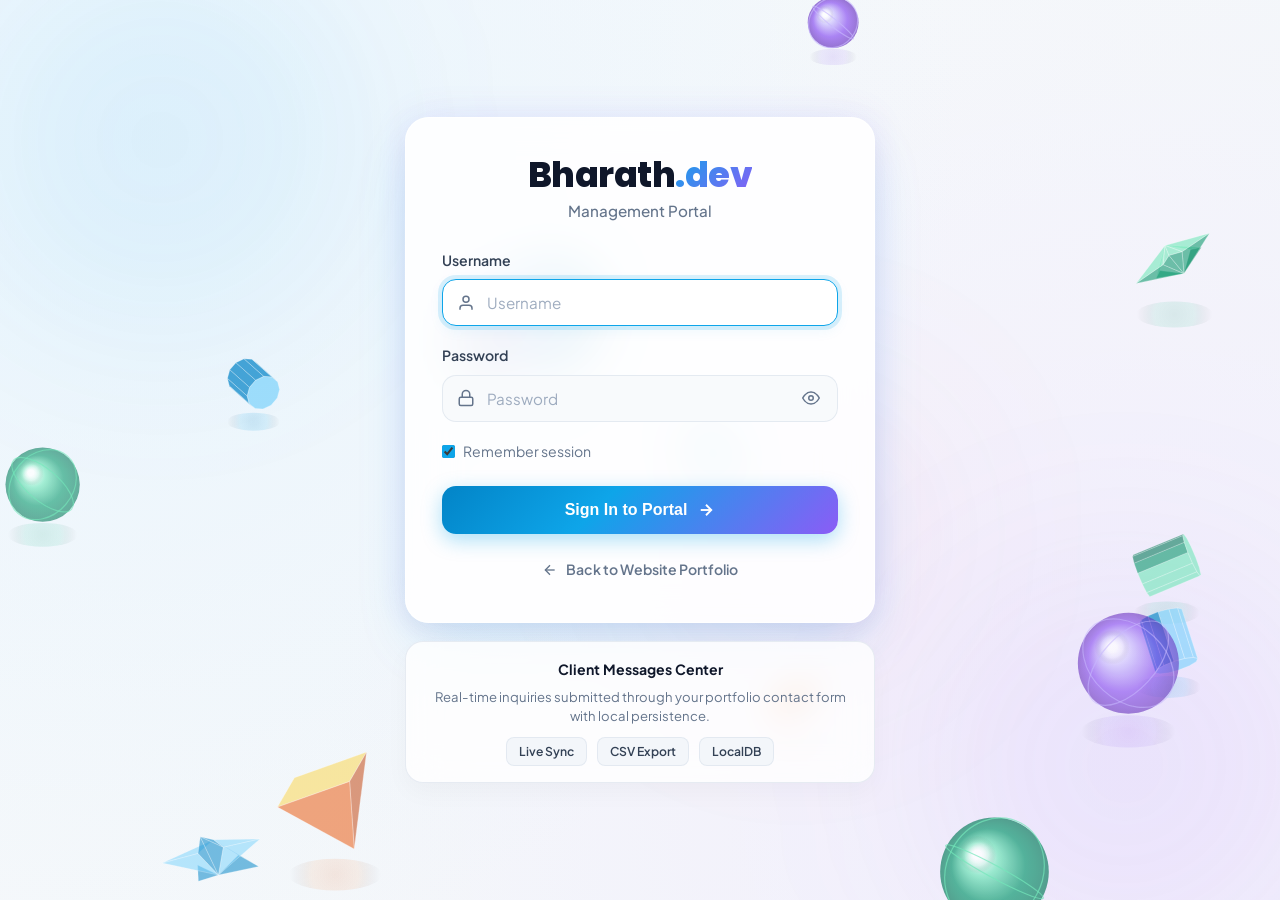
==== commit 96626962: "Remove emoji symbols from feature chips on login page" ====
--- a/admin.html
+++ b/admin.html
@@ -107,15 +107,12 @@
                 </p>
                 <div class="compact-features-row">
                     <div class="compact-feature-chip">
-                        <span class="chip-icon">⚡</span>
                         <span>Live Sync</span>
                     </div>
                     <div class="compact-feature-chip">
-                        <span class="chip-icon">📥</span>
                         <span>CSV Export</span>
                     </div>
                     <div class="compact-feature-chip">
-                        <span class="chip-icon">🛡️</span>
                         <span>LocalDB</span>
                     </div>
                 </div>
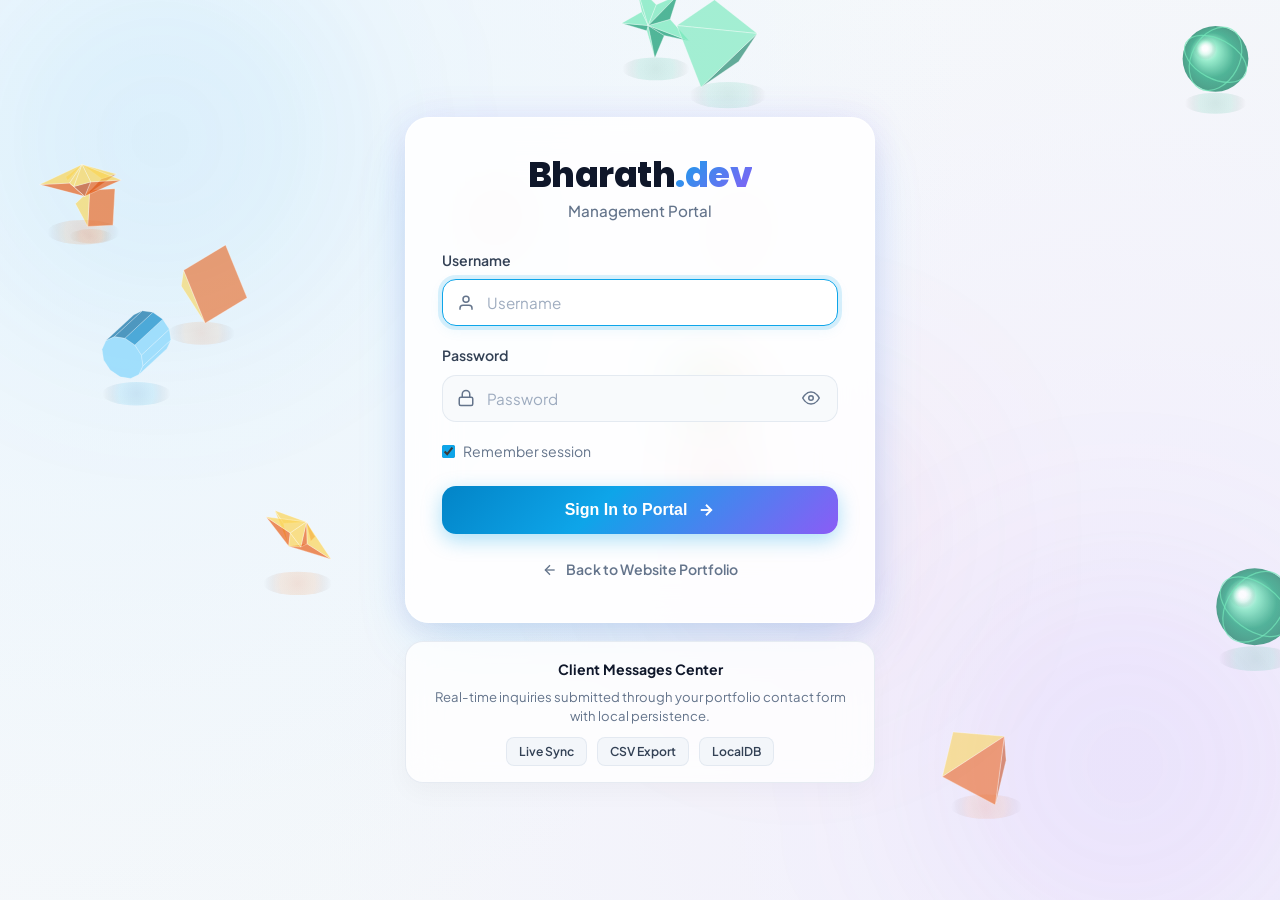
==== commit 08001e9a: "Update portfolio: timeline adjustments, portal header typography, and CV direct download fix" ====
--- a/admin.html
+++ b/admin.html
@@ -8,7 +8,7 @@
     <!-- Fonts -->
     <link rel="preconnect" href="https://fonts.googleapis.com">
     <link rel="preconnect" href="https://fonts.gstatic.com" crossorigin>
-    <link href="https://fonts.googleapis.com/css2?family=Plus+Jakarta+Sans:wght@300;400;500;600;700;800&family=Poppins:wght@500;600;700;800&display=swap" rel="stylesheet">
+    <link href="https://fonts.googleapis.com/css2?family=Outfit:wght@500;600;700;800;900&family=Plus+Jakarta+Sans:wght@300;400;500;600;700;800&family=Poppins:wght@500;600;700;800&family=Space+Grotesk:wght@600;700&display=swap" rel="stylesheet">
     <link rel="stylesheet" href="admin.css">
 </head>
 
@@ -197,7 +197,7 @@
             <!-- Top Dashboard Bar -->
             <header class="dash-top-header">
                 <div>
-                    <h2 class="dash-main-title">Client Enquiry Portal</h2>
+                    <h2 class="dash-main-title">Client <span class="dash-title-gradient">Enquiry Portal</span></h2>
                     <p class="dash-main-sub">Live Front-End Database</p>
                 </div>
 
--- a/admin.css
+++ b/admin.css
@@ -582,17 +582,35 @@
 }
 
 .dash-main-title {
-    font-family: var(--font-heading);
-    font-size: 1.9rem;
+    font-family: 'Outfit', 'Space Grotesk', var(--font-heading), sans-serif;
+    font-size: 2.2rem;
     font-weight: 800;
     color: var(--text-main);
-    letter-spacing: -0.5px;
+    letter-spacing: -0.035em;
+    line-height: 1.2;
+    display: inline-flex;
+    align-items: center;
+    gap: 8px;
+    flex-wrap: wrap;
+    text-shadow: 0 4px 20px rgba(14, 165, 233, 0.08);
+}
+
+.dash-title-gradient {
+    background: linear-gradient(135deg, #0284c7 0%, #06b6d4 50%, #2563eb 100%);
+    -webkit-background-clip: text;
+    -webkit-text-fill-color: transparent;
+    background-clip: text;
+    position: relative;
+    font-weight: 800;
 }
 
 .dash-main-sub {
-    font-size: 0.92rem;
-    color: var(--text-muted);
-    margin-top: 4px;
+    font-family: 'Plus Jakarta Sans', sans-serif;
+    font-size: 0.94rem;
+    color: #1e293b;
+    margin-top: 6px;
+    font-weight: 600;
+    letter-spacing: -0.01em;
 }
 
 .btn-refresh {
@@ -912,6 +930,9 @@
     .dash-metrics-grid {
         grid-template-columns: 1fr;
     }
+    .dash-main-title {
+        font-size: 1.75rem;
+    }
     .admin-main-content {
         padding: 24px 20px;
         height: auto;
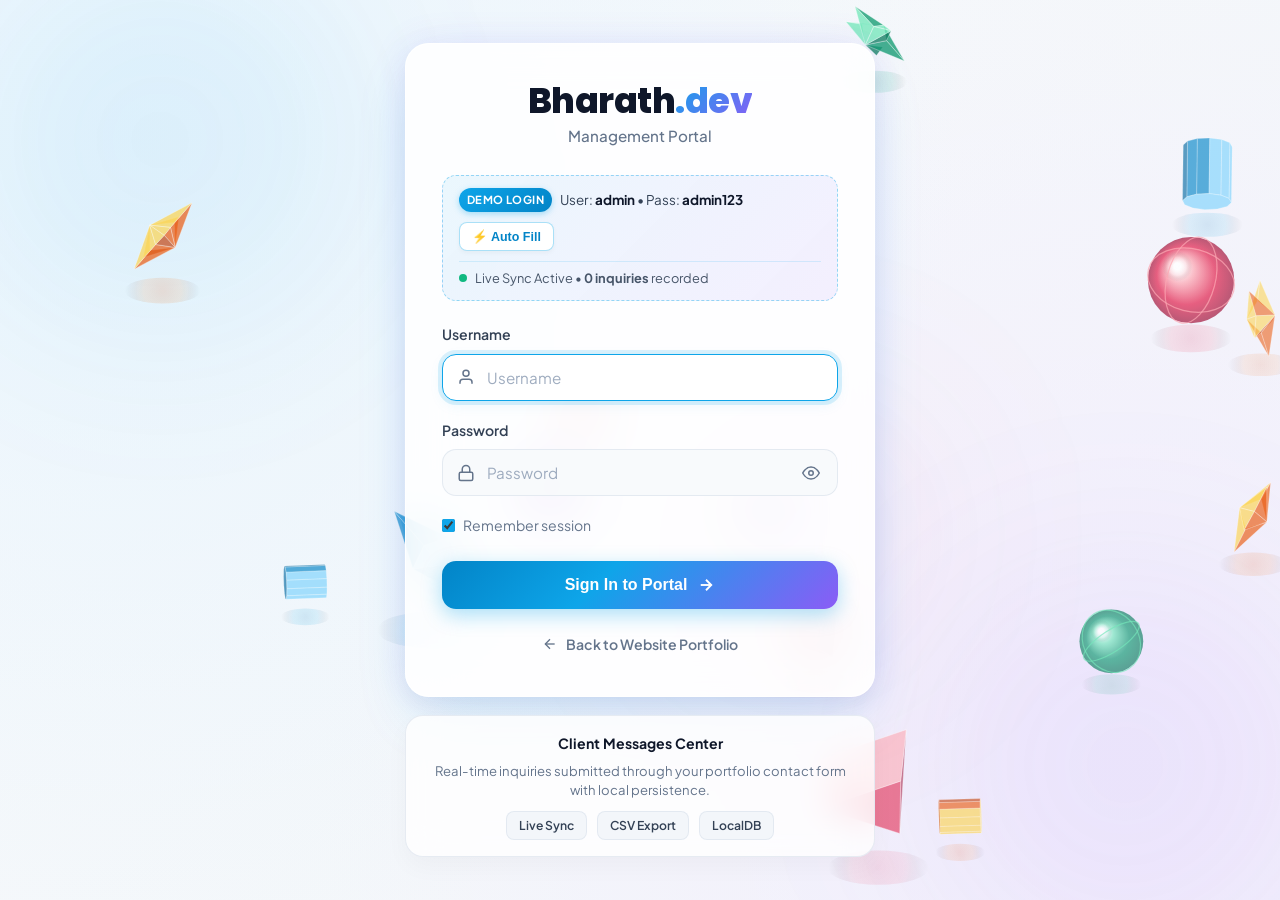
==== commit e076a196: "Fix admin login auto-fill, sample test button scope, and live inquiry sync" ====
--- a/admin.html
+++ b/admin.html
@@ -31,7 +31,23 @@
                 <div class="login-brand text-center">
                     <h1 class="brand-text">Bharath<span>.dev</span></h1>
                     <p class="brand-sub">Management Portal</p>
-                    
+                </div>
+
+                <!-- Demo Credentials Helper & Inquiries Indicator -->
+                <div class="login-demo-box">
+                    <div class="login-demo-top">
+                        <div class="demo-info">
+                            <span class="demo-pill">DEMO LOGIN</span>
+                            <span class="demo-creds">User: <strong>admin</strong> &bull; Pass: <strong>admin123</strong></span>
+                        </div>
+                        <button type="button" class="btn-login-quickfill" id="loginQuickFillBtn" title="Auto-fill credentials">
+                            ⚡ Auto Fill
+                        </button>
+                    </div>
+                    <div class="login-live-indicator" id="loginLiveInquiriesIndicator">
+                        <span class="live-dot"></span>
+                        <span id="loginLiveStatusText">Checking client inquiries...</span>
+                    </div>
                 </div>
 
                 <!-- Form with Username and Password -->
@@ -144,7 +160,7 @@
                         <span class="sidebar-badge" id="sidebarBadgeCount">0</span>
                     </button>
 
-                    <button type="button" class="sidebar-nav-btn" id="sidebarAddSampleBtn">
+                    <button type="button" class="sidebar-nav-btn" id="sidebarAddSampleBtn" onclick="if(window.addSampleInquiry) window.addSampleInquiry();" title="Add a sample test inquiry">
                         <svg width="18" height="18" viewBox="0 0 24 24" fill="none" stroke="currentColor" stroke-width="2">
                             <line x1="12" y1="5" x2="12" y2="19"></line>
                             <line x1="5" y1="12" x2="19" y2="12"></line>
--- a/admin.css
+++ b/admin.css
@@ -177,6 +177,118 @@
     color: var(--text-muted);
     margin-top: 4px;
     font-weight: 500;
+}
+
+/* --- Demo Credentials Pill & Live Status --- */
+.login-demo-box {
+    background: linear-gradient(135deg, rgba(14, 165, 233, 0.08), rgba(139, 92, 246, 0.09));
+    border: 1.5px dashed rgba(14, 165, 233, 0.4);
+    border-radius: var(--radius-md);
+    padding: 12px 16px;
+    margin-bottom: 22px;
+    display: flex;
+    flex-direction: column;
+    gap: 10px;
+    transition: var(--transition);
+}
+
+.login-demo-box:hover {
+    border-color: rgba(14, 165, 233, 0.7);
+    background: linear-gradient(135deg, rgba(14, 165, 233, 0.12), rgba(139, 92, 246, 0.12));
+}
+
+.login-demo-top {
+    display: flex;
+    align-items: center;
+    justify-content: space-between;
+    gap: 10px;
+    flex-wrap: wrap;
+}
+
+.demo-info {
+    display: flex;
+    align-items: center;
+    gap: 8px;
+    flex-wrap: wrap;
+    font-size: 0.84rem;
+    color: var(--text-slate);
+}
+
+.demo-pill {
+    background: linear-gradient(135deg, #0ea5e9, #0284c7);
+    color: #ffffff;
+    font-size: 0.7rem;
+    font-weight: 700;
+    padding: 3px 8px;
+    border-radius: 999px;
+    letter-spacing: 0.4px;
+    box-shadow: 0 2px 6px rgba(14, 165, 233, 0.35);
+}
+
+.demo-creds strong {
+    color: var(--text-main);
+    font-weight: 700;
+}
+
+.btn-login-quickfill {
+    background: #ffffff;
+    border: 1.5px solid rgba(14, 165, 233, 0.35);
+    color: #0284c7;
+    font-size: 0.78rem;
+    font-weight: 700;
+    padding: 6px 12px;
+    border-radius: var(--radius-sm);
+    cursor: pointer;
+    transition: var(--transition);
+    white-space: nowrap;
+    display: inline-flex;
+    align-items: center;
+    gap: 4px;
+    box-shadow: 0 2px 5px rgba(0, 0, 0, 0.04);
+}
+
+.btn-login-quickfill:hover {
+    background: #0ea5e9;
+    border-color: #0ea5e9;
+    color: #ffffff;
+    transform: translateY(-1px);
+    box-shadow: 0 4px 12px rgba(14, 165, 233, 0.3);
+}
+
+.btn-login-quickfill:active {
+    transform: translateY(0);
+}
+
+.login-live-indicator {
+    display: flex;
+    align-items: center;
+    gap: 8px;
+    font-size: 0.8rem;
+    color: #475569;
+    padding-top: 6px;
+    border-top: 1px solid rgba(14, 165, 233, 0.15);
+}
+
+.live-dot {
+    width: 8px;
+    height: 8px;
+    border-radius: 50%;
+    background: #10b981;
+    box-shadow: 0 0 0 0 rgba(16, 185, 129, 0.7);
+    animation: livePulse 2s infinite;
+    flex-shrink: 0;
+}
+
+@keyframes livePulse {
+    0% {
+        box-shadow: 0 0 0 0 rgba(16, 185, 129, 0.7);
+    }
+    70% {
+        box-shadow: 0 0 0 7px rgba(16, 185, 129, 0);
+    }
+    100% {
+        box-shadow: 0 0 0 0 rgba(16, 185, 129, 0);
+    }
 }
 
 /* Vertical Form */
@@ -938,3 +1050,29 @@
         height: auto;
     }
 }
+
+/* Floating Toast Notification */
+.admin-toast {
+    position: fixed;
+    bottom: 28px;
+    right: 28px;
+    background: rgba(15, 23, 42, 0.94);
+    color: #ffffff;
+    font-size: 0.9rem;
+    font-weight: 600;
+    padding: 14px 22px;
+    border-radius: var(--radius-md);
+    box-shadow: 0 16px 36px rgba(0, 0, 0, 0.25), 0 0 0 1px rgba(255, 255, 255, 0.1);
+    border-left: 4px solid #10b981;
+    z-index: 9999;
+    opacity: 0;
+    transform: translateY(20px) scale(0.95);
+    pointer-events: none;
+    transition: opacity 0.3s cubic-bezier(0.16, 1, 0.3, 1), transform 0.3s cubic-bezier(0.16, 1, 0.3, 1);
+    backdrop-filter: blur(12px);
+}
+
+.admin-toast.show {
+    opacity: 1;
+    transform: translateY(0) scale(1);
+}
